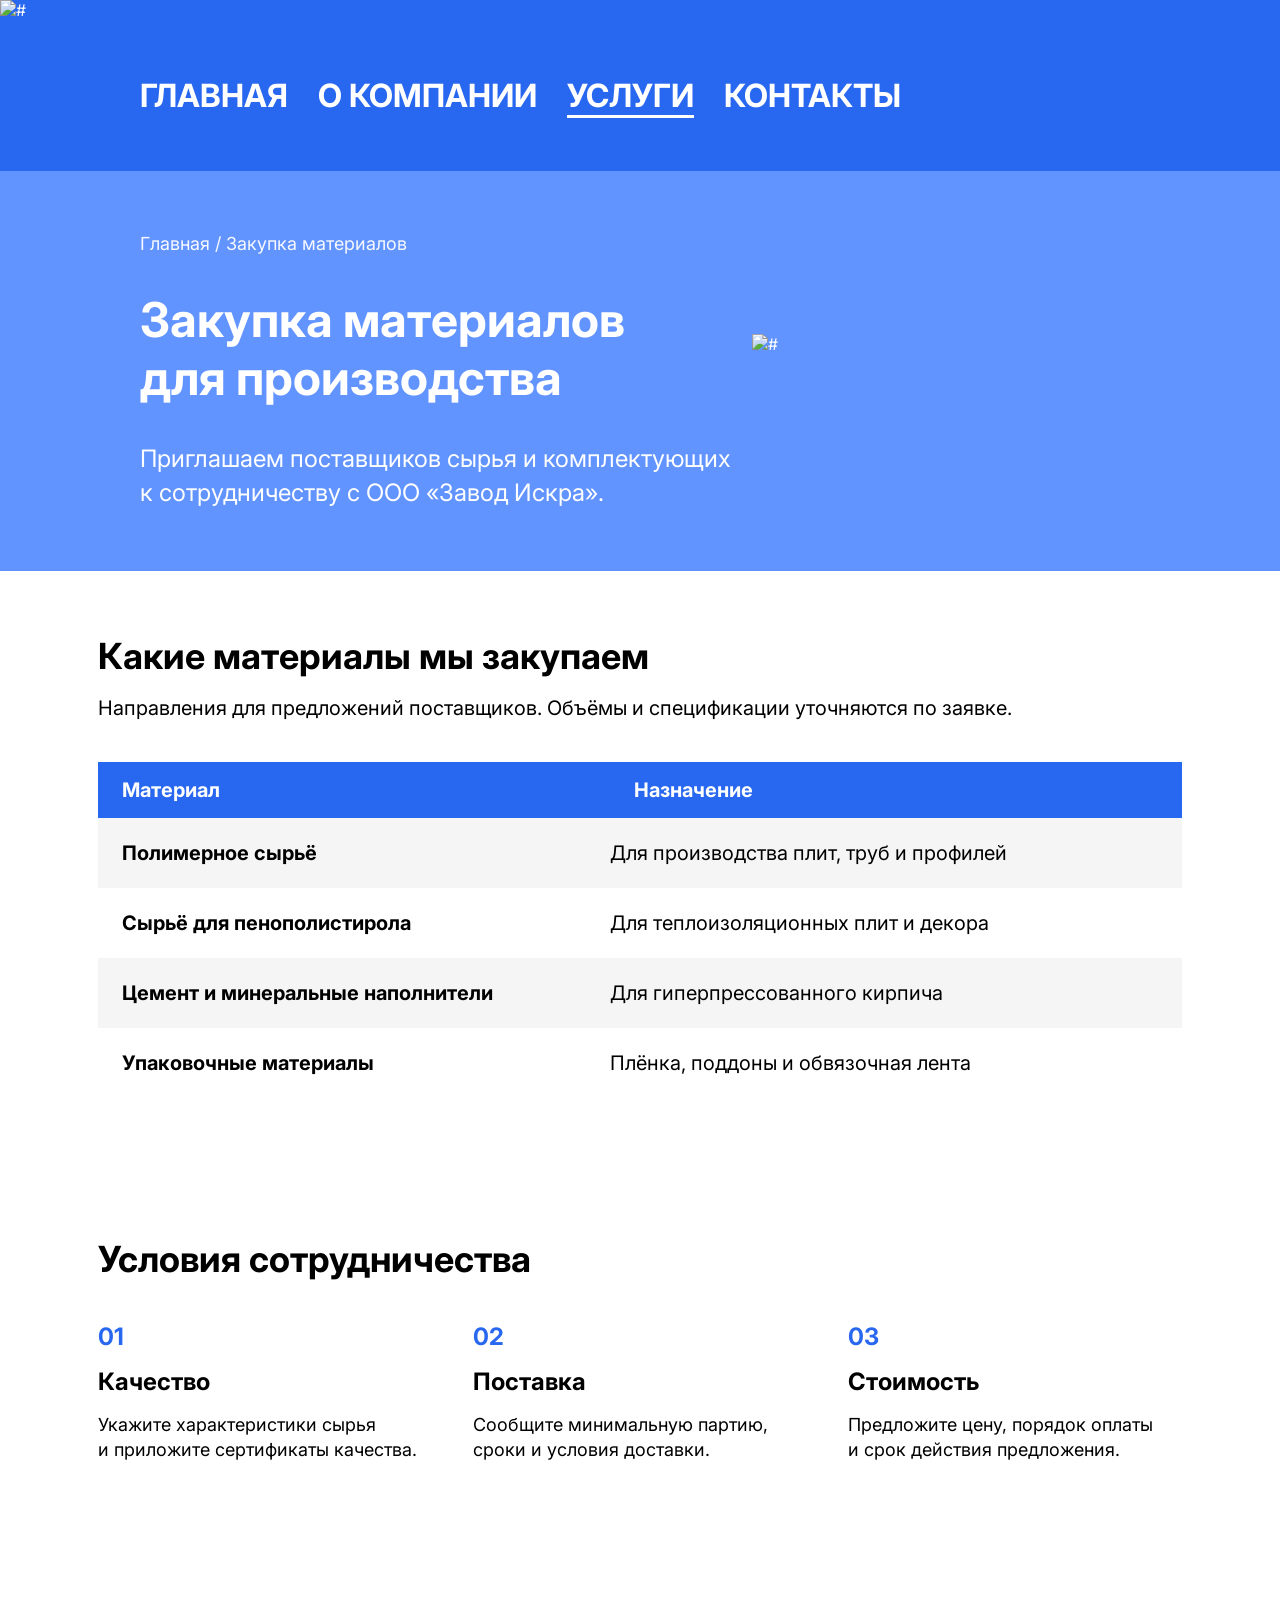
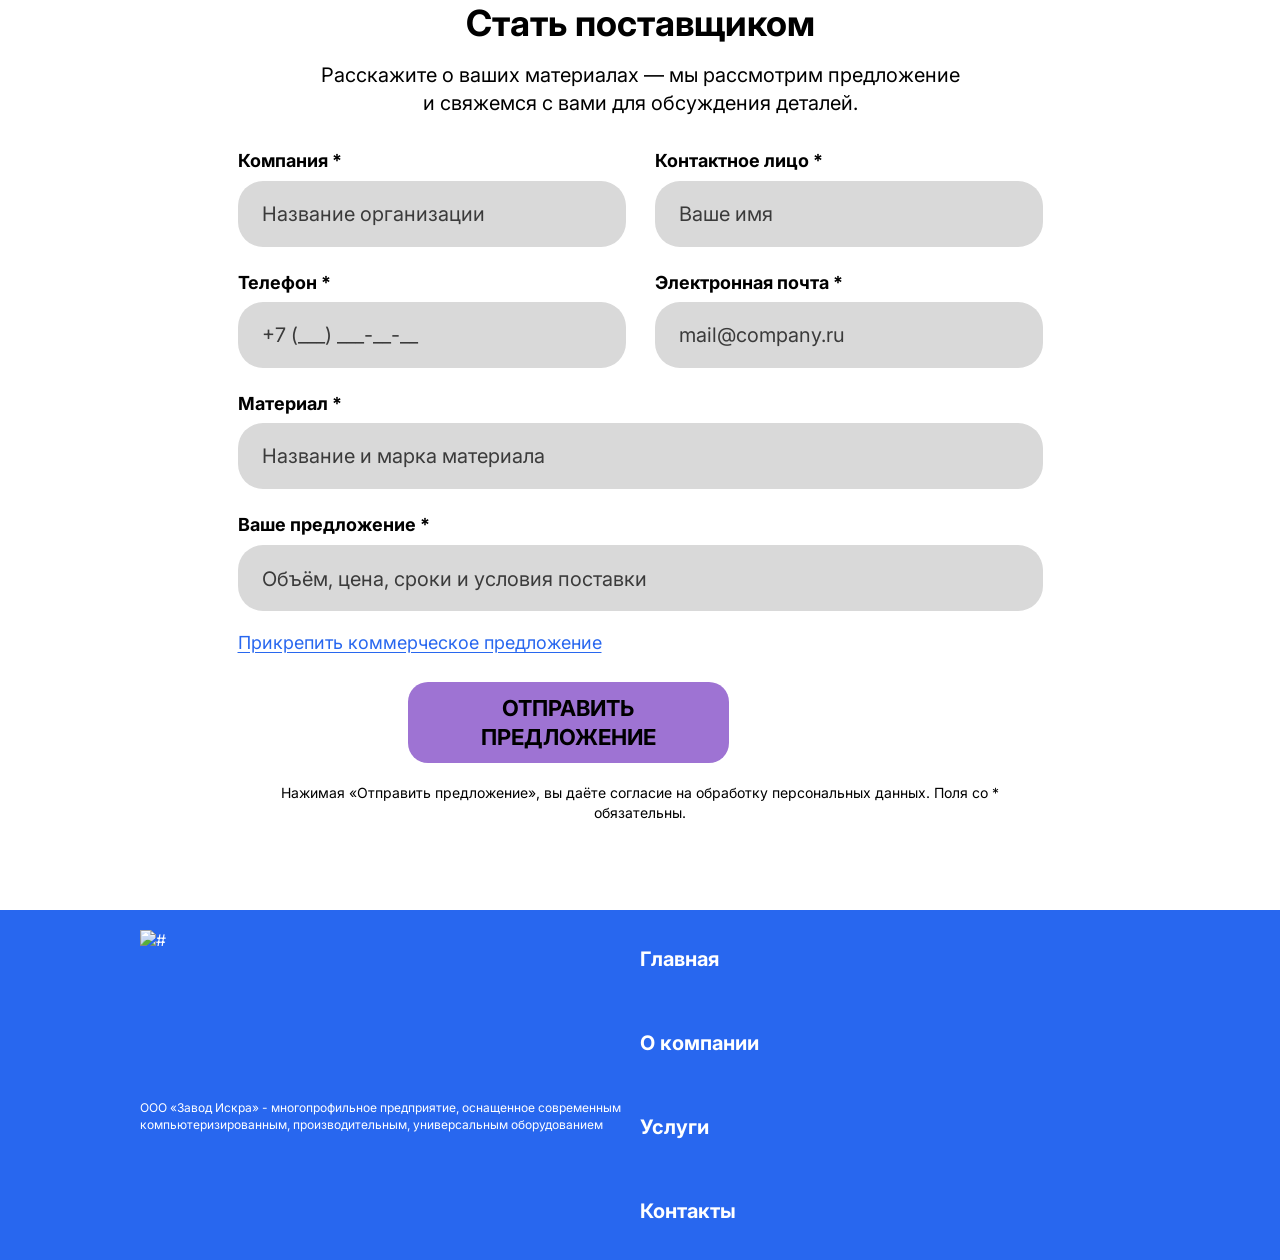
==== index (1).html @ 46294764 "Add files via upload" ====
<!DOCTYPE html>
<html lang="ru">
<head>
  <meta charset="UTF-8">
  <meta name="viewport" content="width=device-width, initial-scale=1.0">
  <title>Закупка материалов — ООО «Завод Искра»</title>
  <meta name="description" content="Приглашаем поставщиков сырья и комплектующих к сотрудничеству с ООО «Завод Искра».">
  <link rel="preconnect" href="https://fonts.googleapis.com">
  <link rel="preconnect" href="https://fonts.gstatic.com" crossorigin>
  <link href="https://fonts.googleapis.com/css2?family=Inter:wght@400;700&display=swap" rel="stylesheet">
  <link rel="stylesheet" href="styles.css">
</head>
<body>

<header class="site-header" id="top">
  <img src="png/Логотип завода.png" alt="#">
  <nav class="nav" aria-label="Основная навигация">
    <ul class="nav__list">
      <li><a class="nav__link" href="#top">Главная</a></li>
      <li><a class="nav__link" href="#about">О компании</a></li>
      <li><a class="nav__link" href="#services">Услуги</a></li>
      <li><a class="nav__link" href="#contacts">Контакты</a></li>
    </ul>
  </nav>
</header>

<main>

  <section class="hero">
    <div class="hero__inner">
      <p class="hero__crumbs">Главная / Закупка материалов</p>
      <div class="hero__logo" aria-hidden="true">
        <img src="png/Логотип завода.png" alt="#">
      </div>
      <h1 class="hero__title">Закупка материалов<br>для производства</h1>
      <p class="hero__text">Приглашаем поставщиков сырья и комплектующих<br>к сотрудничеству с ООО «Завод Искра».</p>
    </div>
  </section>

  <section class="section materials" id="about">
    <div class="container">
      <h2 class="section__title">Какие материалы мы закупаем</h2>
      <p class="section__text">Направления для предложений поставщиков. Объёмы и спецификации уточняются по заявке.</p>

      <div class="table" role="table" aria-label="Перечень материалов">
        <div class="table__head" role="row">
          <span role="columnheader">Материал</span>
          <span role="columnheader">Назначение</span>
        </div>
        <div class="table__row is-alt" role="row">
          <span class="table__name" role="cell">Полимерное сырьё</span>
          <span class="table__desc" role="cell">Для производства плит, труб и профилей</span>
        </div>
        <div class="table__row" role="row">
          <span class="table__name" role="cell">Сырьё для пенополистирола</span>
          <span class="table__desc" role="cell">Для теплоизоляционных плит и декора</span>
        </div>
        <div class="table__row is-alt" role="row">
          <span class="table__name" role="cell">Цемент и минеральные наполнители</span>
          <span class="table__desc" role="cell">Для гиперпрессованного кирпича</span>
        </div>
        <div class="table__row" role="row">
          <span class="table__name" role="cell">Упаковочные материалы</span>
          <span class="table__desc" role="cell">Плёнка, поддоны и обвязочная лента</span>
        </div>
      </div>
    </div>
  </section>

  <section class="section conditions" id="services">
    <div class="container">
      <h2 class="section__title">Условия сотрудничества</h2>
      <ol class="steps">
        <li class="step">
          <span class="step__num">01</span>
          <h3 class="step__title">Качество</h3>
          <p class="step__text">Укажите характеристики сырья<br>и приложите сертификаты качества.</p>
        </li>
        <li class="step">
          <span class="step__num">02</span>
          <h3 class="step__title">Поставка</h3>
          <p class="step__text">Сообщите минимальную партию,<br>сроки и условия доставки.</p>
        </li>
        <li class="step">
          <span class="step__num">03</span>
          <h3 class="step__title">Стоимость</h3>
          <p class="step__text">Предложите цену, порядок оплаты<br>и срок действия предложения.</p>
        </li>
      </ol>
    </div>
  </section>

  <section class="section supplier" id="supplier">
    <div class="container">
      <h2 class="section__title">Стать поставщиком</h2>
      <p class="section__text">Расскажите о ваших материалах — мы рассмотрим предложение<br>и свяжемся с вами для обсуждения деталей.</p>

      <form class="form" id="supplier-form" novalidate>
        <div class="form__grid">
          <div class="field">
            <label for="company" class="field__label">Компания <span class="req">*</span></label>
            <input id="company" name="company" type="text" class="field__input" placeholder="Название организации" required autocomplete="organization">
            <p class="field__error" role="alert"></p>
          </div>

          <div class="field">
            <label for="contact" class="field__label">Контактное лицо <span class="req">*</span></label>
            <input id="contact" name="contact" type="text" class="field__input" placeholder="Ваше имя" required autocomplete="name">
            <p class="field__error" role="alert"></p>
          </div>

          <div class="field">
            <label for="phone" class="field__label">Телефон <span class="req">*</span></label>
            <input id="phone" name="phone" type="tel" class="field__input" placeholder="+7 (___) ___-__-__" required autocomplete="tel">
            <p class="field__error" role="alert"></p>
          </div>

          <div class="field">
            <label for="email" class="field__label">Электронная почта <span class="req">*</span></label>
            <input id="email" name="email" type="email" class="field__input" placeholder="mail@company.ru" required autocomplete="email">
            <p class="field__error" role="alert"></p>
          </div>

          <div class="field field--full">
            <label for="material" class="field__label">Материал <span class="req">*</span></label>
            <input id="material" name="material" type="text" class="field__input" placeholder="Название и марка материала" required>
            <p class="field__error" role="alert"></p>
          </div>

          <div class="field field--full">
            <label for="offer" class="field__label">Ваше предложение <span class="req">*</span></label>
            <textarea id="offer" name="offer" class="field__input field__input--area" placeholder="Объём, цена, сроки и условия поставки" required></textarea>
            <p class="field__error" role="alert"></p>
          </div>
        </div>

        <div class="form__file">
          <label class="file-link" for="file">
            <span>Прикрепить коммерческое предложение</span>
            <input id="file" name="file" type="file" accept=".pdf,.doc,.docx,.xls,.xlsx">
          </label>
          <span class="file-name" id="file-name"></span>
        </div>

        <div class="form__actions">
          <button type="submit" class="btn">Отправить предложение</button>
        </div>

        <p class="form__consent">Нажимая «Отправить предложение», вы даёте согласие на обработку персональных данных. Поля со * обязательны.</p>
        <p class="form__status" id="form-status" role="status" aria-live="polite"></p>
      </form>
    </div>
  </section>
</main>

<footer class="footer" id="contacts">
  <div class="footer__inner">
    <div class="footer__brand">
      <div class="footer__logo" aria-hidden="true">
        <img src="png/Логотип завода.png" alt="#">
      </div>
      <p class="footer__text">ООО «Завод Искра» - многопрофильное предприятие, оснащенное современным компьютеризированным, производительным, универсальным оборудованием</p>
    </div>
    <nav class="footer__nav" aria-label="Меню в подвале">
      <ul>
        <li><a href="#top">Главная</a></li>
        <li><a href="#about">О компании</a></li>
        <li><a href="#services">Услуги</a></li>
        <li><a href="#contacts">Контакты</a></li>
      </ul>
    </nav>
  </div>
</footer>

<script src="script.js"></script>
</body>
</html>
---- styles.css ----
:root {
  --c-primary: #2867ef;
  --c-hero: #6294ff;
  --c-accent: #9e73d3;
  --c-field: #d9d9d9;
  --c-row: #f5f5f5;
  --c-text: #000000;
  --c-muted: #3b3b3b;
  --c-white: #ffffff;

  --font: "Inter", -apple-system, BlinkMacSystemFont, "Segoe UI", Roboto, Helvetica, Arial, sans-serif;

  --container: 1084px;
  --nav-h: 150px;
  --radius-field: 25px;
  --radius-btn: 20px;
}

*,
*::before,
*::after {
  box-sizing: border-box;
}

html {
  scroll-behavior: smooth;
  scroll-padding-top: 16px;
  -webkit-text-size-adjust: 100%;
}

body {
  margin: 0;
  font-family: var(--font);
  color: var(--c-text);
  background: var(--c-white);
  line-height: 1.3;
  -webkit-font-smoothing: antialiased;
}

img,
svg {
  display: block;
  max-width: 100%;
}

a {
  color: inherit;
}

ul,
ol {
  margin: 0;
  padding: 0;
  list-style: none;
}

h1,
h2,
h3,
p {
  margin: 0;
}

:focus-visible {
  outline: 3px solid var(--c-accent);
  outline-offset: 3px;
}

.container {
  width: 100%;
  max-width: var(--container);
  margin-inline: auto;
  padding-inline: 16px;
}

.site-header {
  background: var(--c-primary);
  color: var(--c-white);
}

.nav {
  min-height: var(--nav-h);
  display: flex;
  align-items: center;
  padding: 0 16px;
}

.nav__list {
  width: 100%;
  display: grid;
  grid-template-columns: 1fr 1fr;
  gap: 28px 12px;
  padding-block: 24px;
}

.nav__link {
  display: block;
  font-size: 20px;
  font-weight: 700;
  text-transform: uppercase;
  text-decoration: none;
  color: var(--c-white);
  padding: 4px 0;
  transition: opacity 0.2s ease;
}

.nav__link:hover {
  opacity: 0.8;
}

.nav__link.is-active {
  text-decoration: underline;
  text-decoration-thickness: 3px;
  text-underline-offset: 8px;
}

.hero {
  position: relative;
  background: var(--c-hero);
  color: var(--c-white);
  padding: 24px 16px 40px;
  overflow: hidden;
}

.hero__inner {
  position: relative;
  display: flex;
  flex-direction: column;
  align-items: center;
  text-align: center;
  gap: 24px;
}

.hero__crumbs {
  align-self: flex-start;
  font-size: 14px;
  font-weight: 400;
  opacity: 0.95;
}

.hero__logo {
  width: 130px;
  height: 103px;
}

.hero__logo svg {
  width: 100%;
  height: 100%;
  color: var(--c-white);
  fill: currentColor;
}

.hero__title {
  font-size: 32px;
  font-weight: 700;
  line-height: 1.2;
}

.hero__text {
  font-size: 16px;
  font-weight: 400;
  line-height: 1.4;
}

.section {
  padding: 40px 0 48px;
}

.section__title {
  font-size: 28px;
  font-weight: 700;
  line-height: 1.2;
}

.section__text {
  margin-top: 16px;
  font-size: 16px;
  font-weight: 400;
  line-height: 1.4;
}

.materials .table {
  margin-top: 32px;
}

.table__head,
.table__row {
  display: grid;
  grid-template-columns: 1fr;
}

.table__head {
  display: grid;
  grid-template-columns: 1fr 1fr;
  background: var(--c-primary);
  color: var(--c-white);
  font-size: 16px;
  font-weight: 700;
}

.table__head span {
  padding: 12px 16px;
}

.table__row {
  gap: 6px;
  padding: 16px;
  background: var(--c-white);
}

.table__row.is-alt {
  background: var(--c-row);
}

.table__name {
  font-size: 18px;
  font-weight: 700;
}

.table__desc {
  font-size: 16px;
  font-weight: 400;
}

.steps {
  margin-top: 32px;
  display: grid;
  gap: 32px;
  counter-reset: none;
}

.step {
  display: grid;
  grid-template-columns: 44px 1fr;
  column-gap: 12px;
  row-gap: 8px;
  align-items: baseline;
}

.step__num {
  grid-row: span 2;
  font-size: 22px;
  font-weight: 700;
  color: var(--c-primary);
}

.step__title {
  font-size: 22px;
  font-weight: 700;
}

.step__text {
  grid-column: 2;
  font-size: 16px;
  font-weight: 400;
  line-height: 1.4;
}

.supplier {
  background: var(--c-white);
}

.form {
  margin-top: 32px;
  width: 100%;
  max-width: 805px;
  margin-inline: auto;
}

.form__grid {
  display: grid;
  grid-template-columns: 1fr;
  gap: 20px 0;
}

.field {
  display: flex;
  flex-direction: column;
  gap: 8px;
}

.field__label {
  font-size: 16px;
  font-weight: 700;
}

.req {
  color: var(--c-text);
}

.field__input {
  width: 100%;
  min-height: 64px;
  padding: 0 24px;
  border: 0;
  border-radius: var(--radius-field);
  background: var(--c-field);
  font: inherit;
  font-size: 16px;
  color: var(--c-text);
  outline: none;
  transition: box-shadow 0.2s ease;
}

.field__input::placeholder {
  color: var(--c-muted);
  opacity: 1;
}

.field__input:focus {
  box-shadow: 0 0 0 3px var(--c-primary);
}

.field__input--area {
  min-height: 116px;
  padding-top: 20px;
  padding-bottom: 20px;
  resize: vertical;
  line-height: 1.4;
}

.field.is-invalid .field__input {
  box-shadow: 0 0 0 3px #e5484d;
}

.field__error {
  min-height: 0;
  font-size: 14px;
  color: #e5484d;
}

.field__error:empty {
  display: none;
}

.form__file {
  margin-top: 16px;
  display: flex;
  flex-wrap: wrap;
  align-items: center;
  gap: 12px;
}

.file-link {
  position: relative;
  color: var(--c-primary);
  font-size: 16px;
  cursor: pointer;
  text-decoration: underline;
  text-underline-offset: 3px;
}

.file-link input {
  position: absolute;
  width: 1px;
  height: 1px;
  opacity: 0;
  overflow: hidden;
  pointer-events: none;
}

.file-link:focus-within {
  outline: 3px solid var(--c-accent);
  outline-offset: 3px;
  border-radius: 4px;
}

.file-name {
  font-size: 14px;
  color: var(--c-muted);
  word-break: break-all;
}

.form__actions {
  margin-top: 24px;
  display: flex;
  justify-content: center;
}

.btn {
  width: 100%;
  min-height: 52px;
  padding: 12px 24px;
  border: 0;
  border-radius: var(--radius-btn);
  background: var(--c-accent);
  color: var(--c-text);
  font: inherit;
  font-size: 18px;
  font-weight: 700;
  text-transform: uppercase;
  cursor: pointer;
  transition: filter 0.2s ease, transform 0.1s ease;
}

.btn:hover {
  filter: brightness(1.05);
}

.btn:active {
  transform: scale(0.99);
}

.btn:disabled {
  opacity: 0.6;
  cursor: wait;
}

.form__consent {
  margin-top: 20px;
  font-size: 12px;
  line-height: 1.4;
  color: var(--c-text);
}

.form__status {
  margin-top: 12px;
  font-size: 16px;
  font-weight: 700;
}

.form__status.is-ok {
  color: var(--c-primary);
}

.form__status.is-error {
  color: #e5484d;
}

.supplier .section__title,
.supplier .section__text {
  text-align: center;
}

.form__consent {
  text-align: center;
}

.footer {
  background: var(--c-primary);
  color: var(--c-white);
  padding: 32px 16px;
}

.footer__inner {
  max-width: var(--container);
  margin-inline: auto;
  display: flex;
  flex-direction: column;
  gap: 32px;
}

.footer__brand {
  display: flex;
  flex-direction: column;
  gap: 16px;
}

.footer__logo {
  width: 158px;
  height: 125px;
}

.footer__logo svg {
  width: 100%;
  height: 100%;
  fill: currentColor;
}

.footer__text {
  font-size: 12px;
  line-height: 1.4;
  max-width: 527px;
}

.footer__nav ul {
  display: flex;
  flex-direction: column;
  gap: 16px;
}

.footer__nav a {
  font-size: 20px;
  font-weight: 700;
  text-decoration: none;
}

.footer__nav a:hover {
  text-decoration: underline;
  text-underline-offset: 4px;
}

@media (min-width: 768px) {
  :root {
    --nav-h: 150px;
  }

  .container {
    padding-inline: 32px;
  }

  .nav {
    padding: 0 32px;
  }

  .nav__list {
    width: auto;
    margin-left: 0;
    display: flex;
    gap: 20px;
    padding-block: 0;
    margin-top: 0;
  }

  .nav__link {
    font-size: 20px;
  }

  .hero {
    padding: 0 32px;
    min-height: 400px;
    display: flex;
    align-items: center;
  }

  .hero__inner {
    align-items: flex-start;
    text-align: left;
    gap: 20px;
    padding-block: 40px;
    max-width: 704px;
    margin-inline: auto;
    width: 100%;
  }

  .hero__crumbs {
    font-size: 16px;
  }

  .hero__logo {
    position: absolute;
    right: 32px;
    top: 50%;
    transform: translateY(-50%);
    width: 168px;
    height: 133px;
  }

  .hero__title {
    font-size: 36px;
  }

  .hero__text {
    font-size: 20px;
  }

  .section {
    padding: 56px 0 64px;
  }

  .section__title {
    font-size: 32px;
  }

  .section__text {
    font-size: 18px;
  }

  .table__head {
    grid-template-columns: 362px 1fr;
  }

  .table__head span {
    padding: 16px;
    font-size: 18px;
  }

  .table__row {
    grid-template-columns: 362px 1fr;
    gap: 0;
    padding: 0;
    align-items: center;
    min-height: 88px;
  }

  .table__row > span {
    padding: 16px;
  }

  .table__name,
  .table__desc {
    font-size: 18px;
  }

  .materials .table {
    margin-top: 40px;
  }

  .steps {
    grid-template-columns: repeat(3, 1fr);
    gap: 22px;
  }

  .step {
    grid-template-columns: 1fr;
    row-gap: 12px;
  }

  .step__num {
    grid-row: auto;
    font-size: 24px;
  }

  .step__title {
    font-size: 22px;
  }

  .step__text {
    grid-column: auto;
    font-size: 16px;
  }

  .form__grid {
    grid-template-columns: 1fr 1fr;
    gap: 20px 20px;
  }

  .field--full {
    grid-column: 1 / -1;
  }

  .field__input {
    min-height: 70px;
    font-size: 18px;
  }

  .field__input--area {
    min-height: 140px;
  }

  .field__label {
    font-size: 18px;
  }

  .btn {
    width: 464px;
    max-width: 100%;
    font-size: 22px;
  }

  .form__consent {
    font-size: 14px;
  }

  .footer {
    padding: 56px 32px;
  }

  .footer__inner {
    display: grid;
    grid-template-columns: 1fr 1fr;
    align-items: start;
    gap: 0;
  }

  .footer__brand {
    flex-direction: column;
  }

  .footer__nav ul {
    gap: 20px;
  }
}

@media (min-width: 1024px) {
  .container {
    padding-inline: 0;
  }

  .nav {
    height: var(--nav-h);
    padding: 0 140px;
  }

  .nav__list {
    gap: 30px;
    justify-content: flex-start;
  }

  .nav__link {
    font-size: 32px;
    line-height: 1.22;
  }

  .hero {
    height: 400px;
    min-height: 400px;
    padding: 0 140px;
  }

  .hero__inner {
    max-width: none;
    padding-block: 0;
    gap: 0;
    justify-content: center;
  }

  .hero__crumbs {
    font-size: 18px;
    margin-bottom: 36px;
  }

  .hero__title {
    font-size: 48px;
    line-height: 1.2;
    margin-bottom: 36px;
    max-width: 1100px;
  }

  .hero__text {
    font-size: 24px;
    max-width: 1050px;
  }

  .hero__logo {
    top: 102px;
    right: 140px;
    transform: none;
    width: 248px;
    height: 196px;
  }

  .section {
    padding: 64px 0 76px;
  }

  .section__title {
    font-size: 36px;
  }

  .section__text {
    font-size: 20px;
    margin-top: 16px;
  }

  .materials .section__text {
    margin-top: 16px;
  }

  .materials .table {
    margin-top: 40px;
  }

  .table__head {
    grid-template-columns: 512px 1fr;
  }

  .table__head span {
    padding: 16px 24px;
    font-size: 20px;
    line-height: 24px;
  }

  .table__row {
    grid-template-columns: 512px 1fr;
    min-height: 70px;
    padding: 0;
    align-items: center;
  }

  .table__row > span {
    padding: 0 24px;
  }

  .table__row > span + span {
    padding-left: 0;
  }

  .table__name,
  .table__desc {
    font-size: 20px;
    line-height: 24px;
  }

  /* Условия поставки */
  .conditions .container {
    padding-top: 0;
  }

  .conditions .section__title {
    font-size: 36px;
  }

  .steps {
    grid-template-columns: repeat(3, 334px);
    gap: 41px;
    margin-top: 40px;
  }

  .step {
    grid-template-columns: 1fr;
    row-gap: 14px;
  }

  .step__num {
    font-size: 24px;
  }

  .step__title {
    font-size: 24px;
  }

  .step__text {
    font-size: 18px;
  }

  /* Форма */
  .supplier .container {
    max-width: 1084px;
  }

  .form {
    max-width: 805px;
  }

  .form__grid {
    grid-template-columns: 388px 388px;
    gap: 24px 29px;
    justify-content: space-between;
  }

  .field__label {
    font-size: 18px;
  }

  .field__input {
    min-height: 66px;
    font-size: 20px;
    padding: 0 24px;
  }

  .field__input--area {
    min-height: 66px;
    height: 66px;
    padding-top: 20px;
    padding-bottom: 20px;
    resize: none;
  }

  .field__error {
    font-size: 14px;
  }

  .form__file {
    margin-top: 20px;
  }

  .file-link {
    font-size: 18px;
  }

  .file-name {
    font-size: 16px;
  }

  .form__actions {
    justify-content: flex-start;
    padding-left: 170px;
    margin-top: 28px;
  }

  .btn {
    width: 321px;
    min-height: 52px;
    font-size: 22px;
    border-radius: var(--radius-btn);
  }

  .form__consent {
    font-size: 14px;
    margin-top: 20px;
  }

  .footer {
    height: 350px;
    padding: 20px 140px 0;
  }

  .footer__inner {
    max-width: none;
    height: 100%;
    display: grid;
    grid-template-columns: 1fr 1fr;
    gap: 0;
    align-items: start;
  }

  .footer__brand {
    flex-direction: column;
    gap: 16px;
  }

  .footer__logo {
    width: 212px;
    height: 150px;
  }

  .footer__text {
    font-size: 12px;
    max-width: 527px;
    margin-top: 4px;
  }

  .footer__nav {
    margin: 0;
    padding-top: 16px;
  }

  .footer__nav ul {
    gap: 58px;
    padding-left: 0;
  }

  .footer__nav a {
    font-size: 20px;
  }
}

@media (min-width: 1800px) {
  .nav {
    padding-left: 279px;
  }

  .nav__list {
    gap: 51px;
  }

  .hero {
    padding-left: 140px;
  }

  .hero__logo {
    right: 280px;
  }

  .footer__nav {
    padding-left: 0;
  }
}

@media (max-width: 360px) {
  .container,
  .nav,
  .hero,
  .footer {
    padding-inline: 12px;
  }

  .hero__title {
    font-size: 28px;
  }

  .section__title {
    font-size: 24px;
  }

  .btn {
    font-size: 16px;
  }
}

@media (prefers-reduced-motion: reduce) {
  html {
    scroll-behavior: auto;
  }

  *,
  *::before,
  *::after {
    transition: none !important;
  }
}
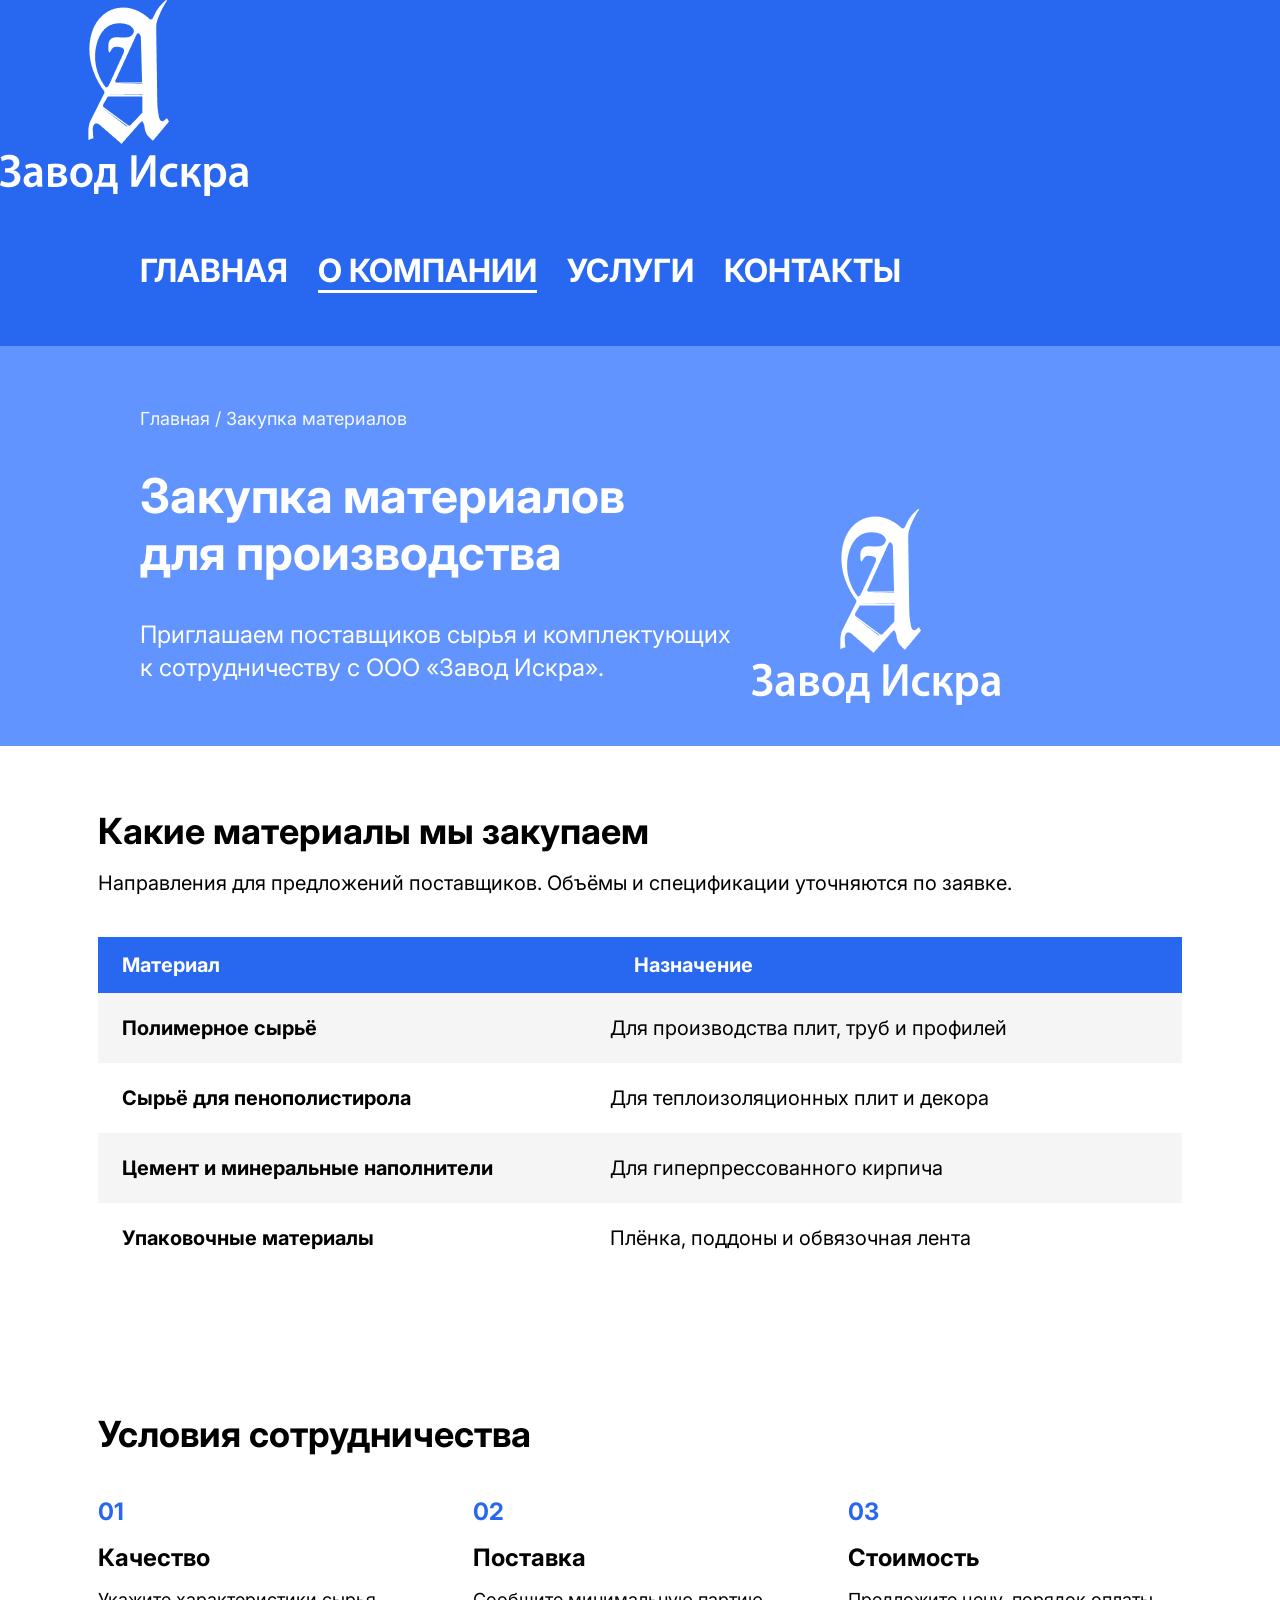
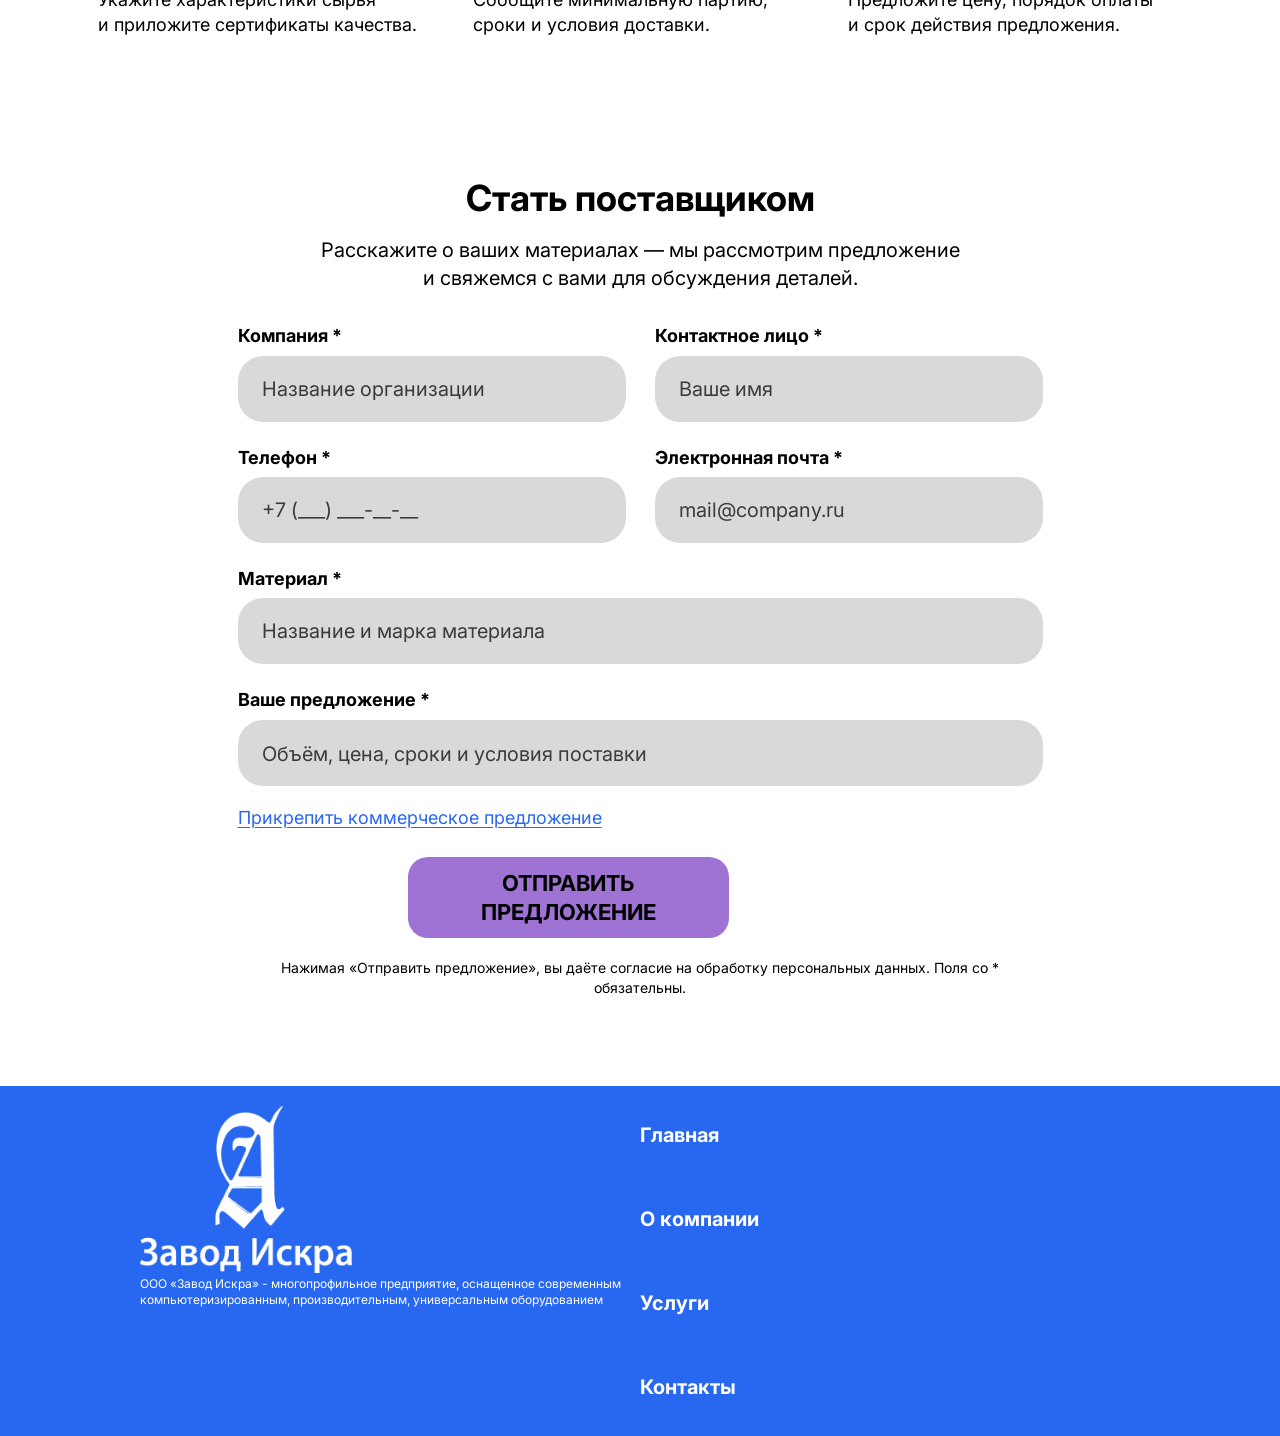
==== commit ac7e83e8: "Update index (1).html" ====
--- a/index (1).html
+++ b/index (1).html
@@ -13,7 +13,7 @@
 <body>
 
 <header class="site-header" id="top">
-  <img src="png/Логотип завода.png" alt="#">
+  <img src="Логотип завода.png" alt="#">
   <nav class="nav" aria-label="Основная навигация">
     <ul class="nav__list">
       <li><a class="nav__link" href="#top">Главная</a></li>
@@ -30,7 +30,7 @@
     <div class="hero__inner">
       <p class="hero__crumbs">Главная / Закупка материалов</p>
       <div class="hero__logo" aria-hidden="true">
-        <img src="png/Логотип завода.png" alt="#">
+        <img src="Логотип завода.png" alt="#">
       </div>
       <h1 class="hero__title">Закупка материалов<br>для производства</h1>
       <p class="hero__text">Приглашаем поставщиков сырья и комплектующих<br>к сотрудничеству с ООО «Завод Искра».</p>
@@ -157,7 +157,7 @@
   <div class="footer__inner">
     <div class="footer__brand">
       <div class="footer__logo" aria-hidden="true">
-        <img src="png/Логотип завода.png" alt="#">
+        <img src="Логотип завода.png" alt="#">
       </div>
       <p class="footer__text">ООО «Завод Искра» - многопрофильное предприятие, оснащенное современным компьютеризированным, производительным, универсальным оборудованием</p>
     </div>
--- a/styles.css
+++ b/styles.css
@@ -782,7 +782,6 @@
     line-height: 24px;
   }
 
-  /* Условия поставки */
   .conditions .container {
     padding-top: 0;
   }
@@ -814,7 +813,6 @@
     font-size: 18px;
   }
 
-  /* Форма */
   .supplier .container {
     max-width: 1084px;
   }
